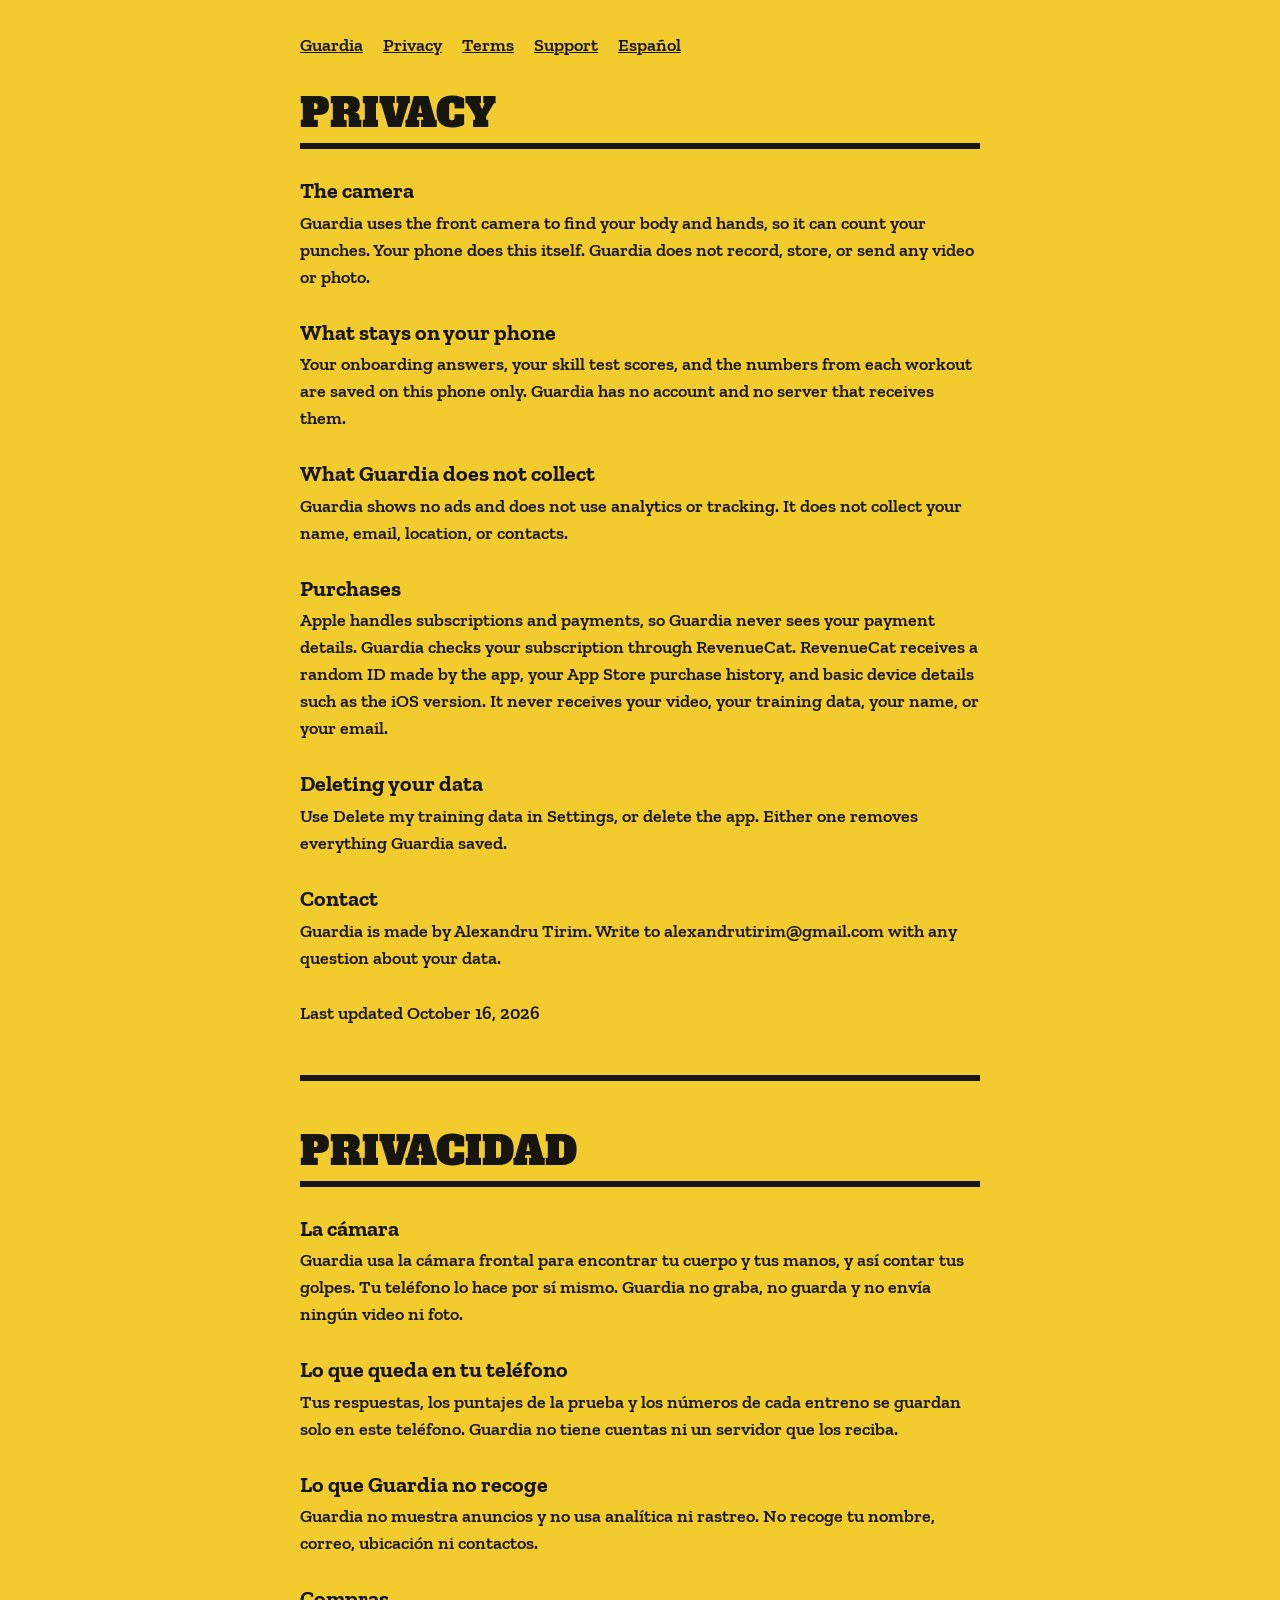
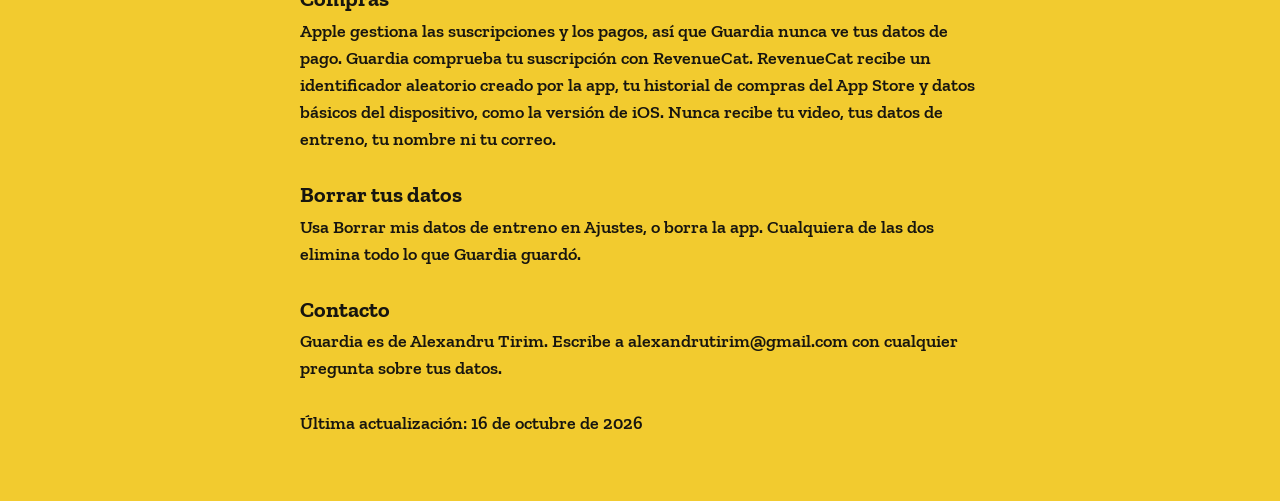
==== privacy.html @ 8a9bd2b5 "Guardia site: home, privacy, terms, and support pages" ====
<!doctype html>
<html lang="en">
<head>
<meta charset="utf-8">
<meta name="viewport" content="width=device-width, initial-scale=1">
<title>Guardia · Privacy</title>
<link rel="preconnect" href="https://fonts.googleapis.com">
<link rel="stylesheet" href="https://fonts.googleapis.com/css2?family=Alfa+Slab+One&family=Zilla+Slab:wght@600;700&display=swap">
<style>
  :root { --stock: #F2CB2F; --ink: #17150F; --plate: #DDB31E; }
  body { margin: 0; background: var(--stock); color: var(--ink); font: 600 18px/1.5 'Zilla Slab', Georgia, serif; }
  main { max-width: 680px; margin: 0 auto; padding: 32px 20px 64px; }
  h1 { font: 40px/1.1 'Alfa Slab One', Georgia, serif; text-transform: uppercase; margin: 0 0 8px; }
  .rule { height: 6px; background: var(--ink); margin-bottom: 24px; }
  h2 { font: 700 22px/1.3 'Zilla Slab', Georgia, serif; margin: 28px 0 4px; }
  p { margin: 0; }
  nav { display: flex; gap: 20px; flex-wrap: wrap; margin-bottom: 32px; }
  a { color: var(--ink); }
  .updated { margin-top: 28px; }
  hr { border: 0; height: 6px; background: var(--ink); margin: 48px 0; }
</style>
</head>
<body>
<main>
<nav><a href="./">Guardia</a><a href="privacy.html">Privacy</a><a href="terms.html">Terms</a><a href="support.html">Support</a><a href="#es">Español</a></nav>
<h1>Privacy</h1>
<div class="rule"></div>
<h2>The camera</h2>
<p>Guardia uses the front camera to find your body and hands, so it can count your punches. Your phone does this itself. Guardia does not record, store, or send any video or photo.</p>
<h2>What stays on your phone</h2>
<p>Your onboarding answers, your skill test scores, and the numbers from each workout are saved on this phone only. Guardia has no account and no server that receives them.</p>
<h2>What Guardia does not collect</h2>
<p>Guardia shows no ads and does not use analytics or tracking. It does not collect your name, email, location, or contacts.</p>
<h2>Purchases</h2>
<p>Apple handles subscriptions and payments, so Guardia never sees your payment details. Guardia checks your subscription through RevenueCat. RevenueCat receives a random ID made by the app, your App Store purchase history, and basic device details such as the iOS version. It never receives your video, your training data, your name, or your email.</p>
<h2>Deleting your data</h2>
<p>Use Delete my training data in Settings, or delete the app. Either one removes everything Guardia saved.</p>
<h2>Contact</h2>
<p>Guardia is made by Alexandru Tirim. Write to alexandrutirim@gmail.com with any question about your data.</p>
<p class="updated">Last updated October 16, 2026</p>
<hr>
<section id="es" lang="es">
<h1>Privacidad</h1>
<div class="rule"></div>
<h2>La cámara</h2>
<p>Guardia usa la cámara frontal para encontrar tu cuerpo y tus manos, y así contar tus golpes. Tu teléfono lo hace por sí mismo. Guardia no graba, no guarda y no envía ningún video ni foto.</p>
<h2>Lo que queda en tu teléfono</h2>
<p>Tus respuestas, los puntajes de la prueba y los números de cada entreno se guardan solo en este teléfono. Guardia no tiene cuentas ni un servidor que los reciba.</p>
<h2>Lo que Guardia no recoge</h2>
<p>Guardia no muestra anuncios y no usa analítica ni rastreo. No recoge tu nombre, correo, ubicación ni contactos.</p>
<h2>Compras</h2>
<p>Apple gestiona las suscripciones y los pagos, así que Guardia nunca ve tus datos de pago. Guardia comprueba tu suscripción con RevenueCat. RevenueCat recibe un identificador aleatorio creado por la app, tu historial de compras del App Store y datos básicos del dispositivo, como la versión de iOS. Nunca recibe tu video, tus datos de entreno, tu nombre ni tu correo.</p>
<h2>Borrar tus datos</h2>
<p>Usa Borrar mis datos de entreno en Ajustes, o borra la app. Cualquiera de las dos elimina todo lo que Guardia guardó.</p>
<h2>Contacto</h2>
<p>Guardia es de Alexandru Tirim. Escribe a alexandrutirim@gmail.com con cualquier pregunta sobre tus datos.</p>
<p class="updated">Última actualización: 16 de octubre de 2026</p>
</section>
</main>
</body>
</html>
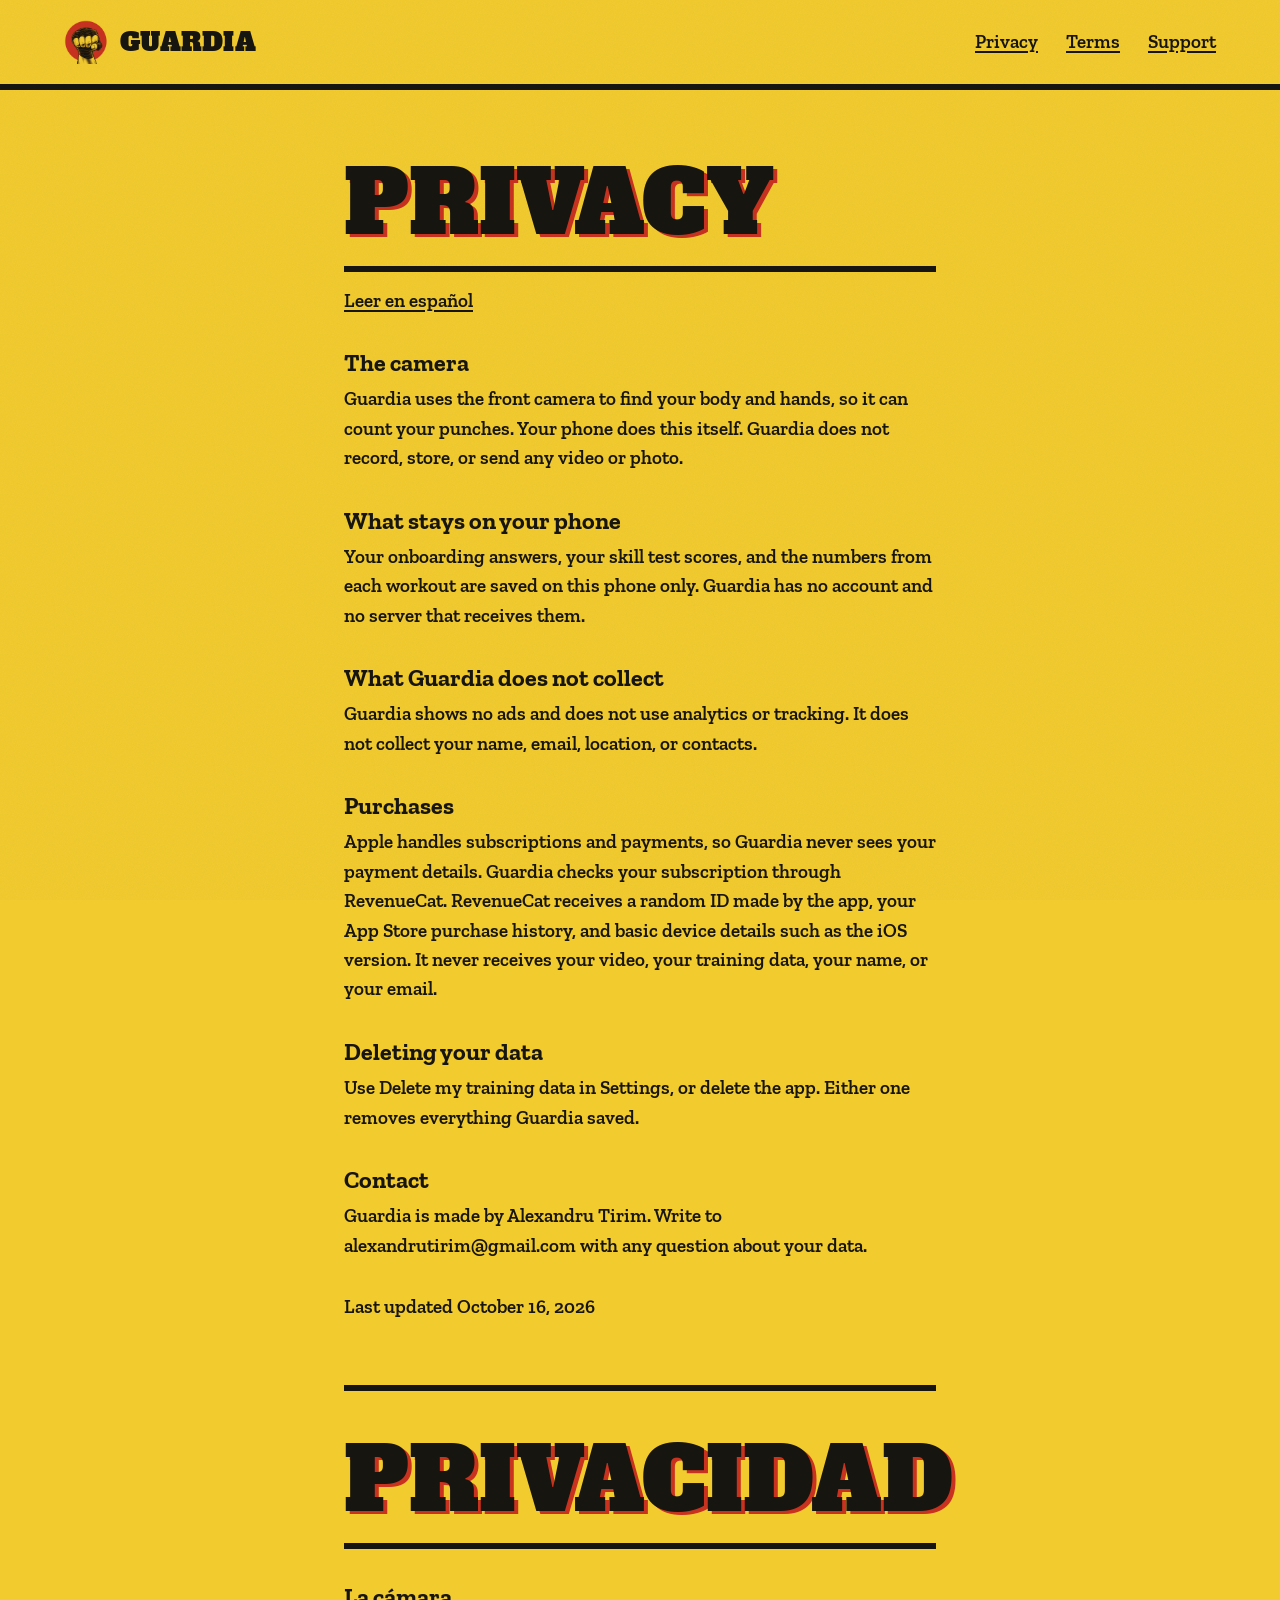
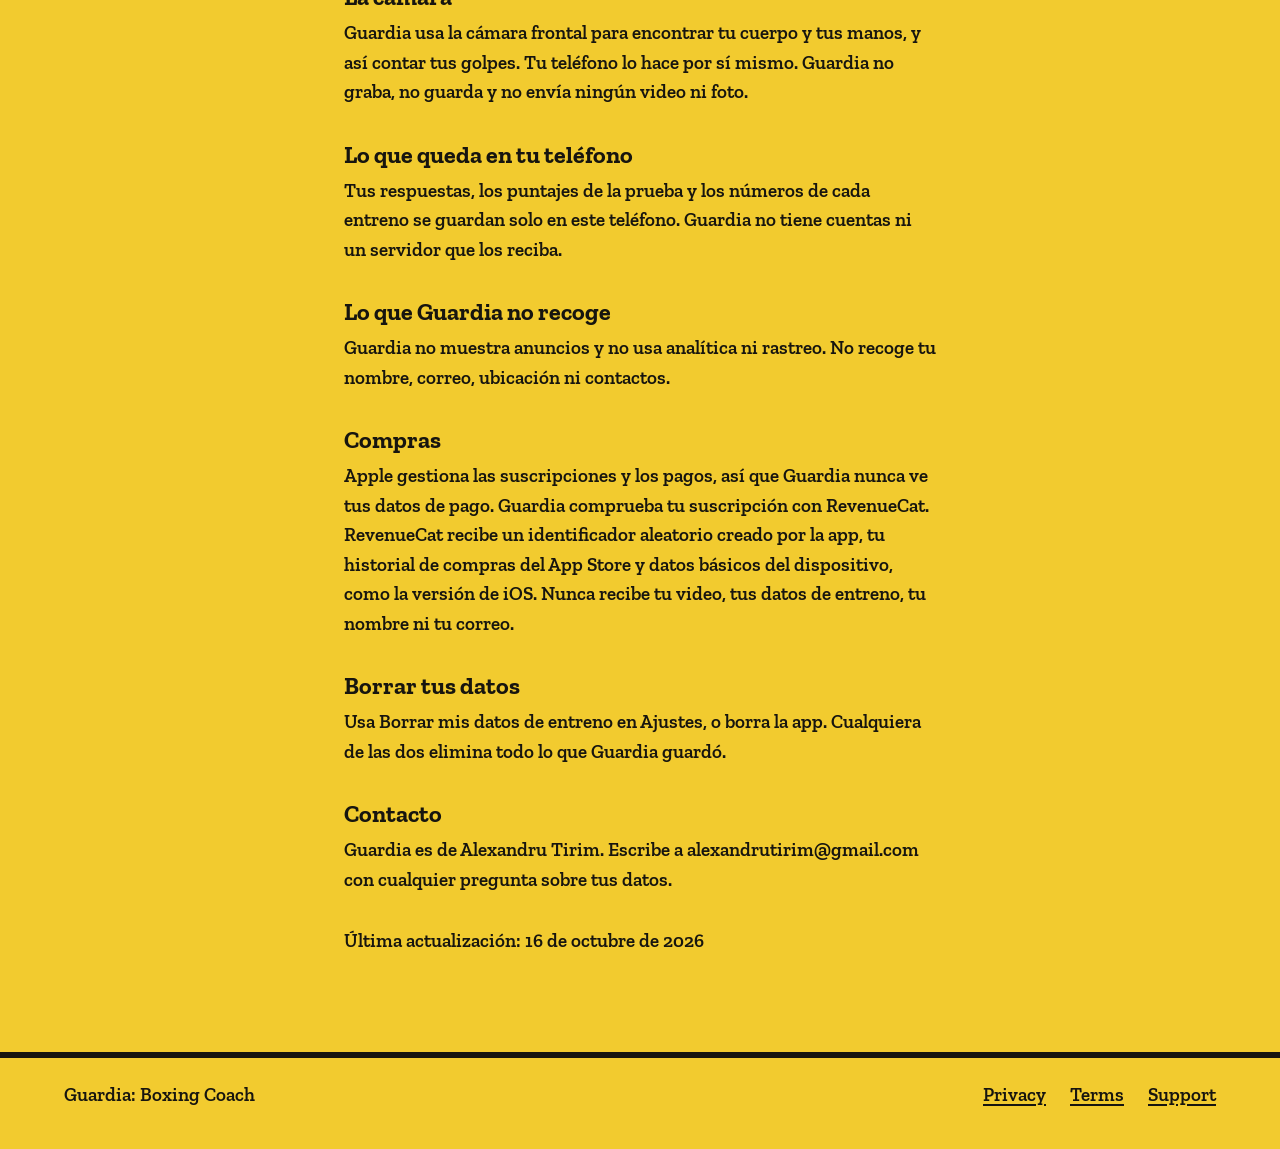
==== commit cebd8b8d: "Fight-poster redesign: home page, shared stylesheet, matching legal pages" ====
--- a/privacy.html
+++ b/privacy.html
@@ -4,27 +4,22 @@
 <meta charset="utf-8">
 <meta name="viewport" content="width=device-width, initial-scale=1">
 <title>Guardia · Privacy</title>
+<link rel="icon" href="assets/icon.png">
 <link rel="preconnect" href="https://fonts.googleapis.com">
+<link rel="preconnect" href="https://fonts.gstatic.com" crossorigin>
 <link rel="stylesheet" href="https://fonts.googleapis.com/css2?family=Alfa+Slab+One&family=Zilla+Slab:wght@600;700&display=swap">
-<style>
-  :root { --stock: #F2CB2F; --ink: #17150F; --plate: #DDB31E; }
-  body { margin: 0; background: var(--stock); color: var(--ink); font: 600 18px/1.5 'Zilla Slab', Georgia, serif; }
-  main { max-width: 680px; margin: 0 auto; padding: 32px 20px 64px; }
-  h1 { font: 40px/1.1 'Alfa Slab One', Georgia, serif; text-transform: uppercase; margin: 0 0 8px; }
-  .rule { height: 6px; background: var(--ink); margin-bottom: 24px; }
-  h2 { font: 700 22px/1.3 'Zilla Slab', Georgia, serif; margin: 28px 0 4px; }
-  p { margin: 0; }
-  nav { display: flex; gap: 20px; flex-wrap: wrap; margin-bottom: 32px; }
-  a { color: var(--ink); }
-  .updated { margin-top: 28px; }
-  hr { border: 0; height: 6px; background: var(--ink); margin: 48px 0; }
-</style>
+<link rel="stylesheet" href="assets/site.css">
 </head>
 <body>
-<main>
-<nav><a href="./">Guardia</a><a href="privacy.html">Privacy</a><a href="terms.html">Terms</a><a href="support.html">Support</a><a href="#es">Español</a></nav>
-<h1>Privacy</h1>
-<div class="rule"></div>
+<header class="masthead">
+  <a class="mark" href="./"><img src="assets/icon.png" alt=""><span>Guardia</span></a>
+  <nav><a href="privacy.html">Privacy</a><a href="terms.html">Terms</a><a href="support.html">Support</a></nav>
+</header>
+<hr class="rule">
+<main class="doc">
+<h1 class="wood">Privacy</h1>
+<hr class="rule">
+<p class="to-es"><a href="#es" lang="es">Leer en español</a></p>
 <h2>The camera</h2>
 <p>Guardia uses the front camera to find your body and hands, so it can count your punches. Your phone does this itself. Guardia does not record, store, or send any video or photo.</p>
 <h2>What stays on your phone</h2>
@@ -38,10 +33,9 @@
 <h2>Contact</h2>
 <p>Guardia is made by Alexandru Tirim. Write to alexandrutirim@gmail.com with any question about your data.</p>
 <p class="updated">Last updated October 16, 2026</p>
-<hr>
-<section id="es" lang="es">
-<h1>Privacidad</h1>
-<div class="rule"></div>
+<section id="es" class="lang" lang="es">
+<h1 class="wood">Privacidad</h1>
+<hr class="rule">
 <h2>La cámara</h2>
 <p>Guardia usa la cámara frontal para encontrar tu cuerpo y tus manos, y así contar tus golpes. Tu teléfono lo hace por sí mismo. Guardia no graba, no guarda y no envía ningún video ni foto.</p>
 <h2>Lo que queda en tu teléfono</h2>
@@ -57,5 +51,10 @@
 <p class="updated">Última actualización: 16 de octubre de 2026</p>
 </section>
 </main>
+<hr class="rule">
+<footer class="footer">
+  <span>Guardia: Boxing Coach</span>
+  <nav><a href="privacy.html">Privacy</a><a href="terms.html">Terms</a><a href="support.html">Support</a></nav>
+</footer>
 </body>
 </html>
--- a/assets/site.css
+++ b/assets/site.css
@@ -0,0 +1,216 @@
+/* Guardia's website: a two-color fight poster on yellow stock, like the app. Black ink, one red
+   printed slightly off register, wood type for headlines, slab serif for reading. */
+:root {
+  --stock: #f2cb2f;
+  --plate: #ddb31e;
+  --ink: #17150f;
+  --red: #c8321f;
+  --wood: 'Alfa Slab One', Georgia, serif;
+  --slab: 'Zilla Slab', Georgia, serif;
+  --gutter: clamp(20px, 5vw, 64px);
+}
+
+* { box-sizing: border-box; }
+
+html { background: var(--stock); }
+
+body {
+  margin: 0;
+  color: var(--ink);
+  font: 600 19px/1.55 var(--slab);
+  -webkit-font-smoothing: antialiased;
+}
+
+/* Faint paper fibre over everything, as on the illustrations. */
+body::after {
+  content: '';
+  position: fixed;
+  inset: 0;
+  pointer-events: none;
+  opacity: 0.08;
+  mix-blend-mode: multiply;
+  background-image: url("data:image/svg+xml,%3Csvg xmlns='http://www.w3.org/2000/svg' width='160' height='160'%3E%3Cfilter id='n'%3E%3CfeTurbulence type='fractalNoise' baseFrequency='0.9' numOctaves='3' stitchTiles='stitch'/%3E%3CfeColorMatrix type='saturate' values='0'/%3E%3C/filter%3E%3Crect width='100%25' height='100%25' filter='url(%23n)'/%3E%3C/svg%3E");
+}
+
+a { color: var(--ink); text-decoration-thickness: 2px; text-underline-offset: 3px; }
+a:hover { color: var(--red); }
+:focus-visible { outline: 4px solid var(--red); outline-offset: 3px; }
+
+/* The masthead: the mark on the left, the pages on the right. */
+.masthead {
+  display: flex;
+  align-items: center;
+  justify-content: space-between;
+  gap: 16px;
+  padding: 20px var(--gutter);
+}
+.mark { display: flex; align-items: center; gap: 12px; text-decoration: none; }
+.mark img { width: 44px; height: 44px; border-radius: 10px; }
+.mark span { font: 26px/1 var(--wood); text-transform: uppercase; letter-spacing: 0.01em; }
+.masthead nav { display: flex; gap: clamp(14px, 3vw, 28px); flex-wrap: wrap; }
+
+.rule { height: 6px; background: var(--ink); border: 0; margin: 0; }
+
+/* Big wood type with the red copy a little off register behind it. */
+.wood {
+  font-family: var(--wood);
+  font-weight: 400;
+  text-transform: uppercase;
+  line-height: 0.95;
+  text-shadow: 0.045em 0.035em 0 var(--red);
+}
+
+/* ---------- Home ---------- */
+
+.hero {
+  display: grid;
+  grid-template-columns: minmax(0, 1fr) minmax(0, 1.1fr);
+  align-items: end;
+  gap: clamp(16px, 4vw, 48px);
+  padding: clamp(24px, 5vw, 56px) var(--gutter) 0;
+  overflow: hidden;
+}
+.hero-words { padding-bottom: clamp(32px, 6vw, 80px); }
+.hero h1 { font-size: clamp(64px, 11vw, 168px); margin: 0 0 24px; }
+.lede { font: 700 clamp(26px, 3vw, 36px)/1.2 var(--slab); margin: 0 0 14px; }
+.hero p { max-width: 30em; margin: 0; }
+
+.hero-art { position: relative; align-self: stretch; display: flex; align-items: flex-end; justify-content: center; }
+.hero-art::before {
+  content: '';
+  position: absolute;
+  width: 78%;
+  aspect-ratio: 1;
+  border-radius: 50%;
+  background: var(--red);
+  left: 50%;
+  bottom: 12%;
+  transform: translateX(-50%);
+}
+.hero-art img { position: relative; width: 100%; height: auto; display: block; }
+
+/* A fight ticket: the offer on the body, a row of punched holes, and the stub. */
+.ticket {
+  display: inline-flex;
+  align-items: stretch;
+  margin-top: 28px;
+  background: var(--ink);
+  color: var(--stock);
+}
+.ticket b { padding: 16px 22px; font: 700 20px/1.2 var(--slab); }
+.ticket i {
+  width: 10px;
+  background: radial-gradient(circle, var(--stock) 3px, transparent 3.5px) center / 10px 14px repeat-y;
+}
+.ticket em { padding: 16px 18px; font: 18px/1.2 var(--wood); font-style: normal; text-transform: uppercase; color: var(--stock); }
+
+/* The fight card: what is on tonight, one bout per row. */
+.card { padding: clamp(48px, 8vw, 104px) var(--gutter); background: var(--plate); }
+.card h2 { font-size: clamp(40px, 6vw, 80px); margin: 0 0 clamp(24px, 4vw, 48px); }
+.bouts { list-style: none; margin: 0; padding: 0; display: grid; gap: 0; }
+.bouts li {
+  display: grid;
+  grid-template-columns: clamp(72px, 10vw, 140px) 1fr;
+  gap: clamp(16px, 3vw, 40px);
+  align-items: baseline;
+  padding: clamp(18px, 2.5vw, 28px) 0;
+  border-top: 6px solid var(--ink);
+}
+.bouts .num { font-size: clamp(48px, 7vw, 96px); }
+.bouts h3 { font: 700 clamp(24px, 2.6vw, 32px)/1.2 var(--slab); margin: 0 0 4px; }
+.bouts p { margin: 0; max-width: 34em; }
+
+/* The live screens, in phones, the middle one raised. */
+.screens {
+  display: flex;
+  justify-content: center;
+  align-items: flex-start;
+  gap: clamp(16px, 3vw, 40px);
+  padding: clamp(56px, 9vw, 120px) var(--gutter) clamp(40px, 6vw, 80px);
+}
+.screens figure { margin: 0; width: min(280px, 30vw); }
+.screens figure:nth-child(2) { margin-top: clamp(-48px, -4vw, -24px); }
+.phone { background: #1c1b1a; border-radius: 14% / 6.5%; padding: 4%; transition: transform 0.25s ease; }
+.phone img { display: block; width: 100%; height: auto; border-radius: 11% / 5%; }
+.screens figure:hover .phone { transform: translateY(-6px) rotate(-1deg); }
+.screens figcaption { font: 700 18px/1.3 var(--slab); margin-top: 14px; text-align: center; }
+
+/* Privacy as a rubber stamp. */
+.private {
+  display: grid;
+  grid-template-columns: auto 1fr;
+  gap: clamp(24px, 5vw, 64px);
+  align-items: center;
+  padding: clamp(40px, 7vw, 96px) var(--gutter);
+}
+.stamp {
+  display: inline-block;
+  padding: 18px 26px;
+  border: 7px solid var(--red);
+  color: var(--red);
+  font: clamp(24px, 3vw, 36px)/1.05 var(--wood);
+  text-transform: uppercase;
+  text-align: center;
+  transform: rotate(-7deg);
+}
+.private h2 { font: 700 clamp(26px, 3vw, 34px)/1.2 var(--slab); margin: 0 0 8px; }
+.private p { margin: 0; max-width: 34em; }
+
+.espanol { padding: 0 var(--gutter) clamp(48px, 8vw, 96px); }
+.espanol h2 { font-size: clamp(32px, 4vw, 52px); margin: 0 0 12px; }
+.espanol p { max-width: 36em; margin: 0; }
+
+.footer {
+  display: flex;
+  justify-content: space-between;
+  gap: 16px;
+  flex-wrap: wrap;
+  padding: 22px var(--gutter) 40px;
+}
+.footer nav { display: flex; gap: 24px; flex-wrap: wrap; }
+
+/* ---------- Legal and support pages ---------- */
+
+.doc { max-width: 720px; margin: 0 auto; padding: clamp(32px, 6vw, 72px) var(--gutter) clamp(48px, 8vw, 96px); }
+.doc h1 { font-size: clamp(48px, 8vw, 88px); margin: 0 0 20px; }
+.doc .rule { margin-bottom: 8px; }
+.doc h2 { font: 700 24px/1.3 var(--slab); margin: 32px 0 6px; }
+.doc p { margin: 0; }
+.doc .updated { margin-top: 32px; }
+.doc .to-es { margin-top: 14px; }
+.doc .lang { margin: 64px 0 0; padding-top: 48px; border-top: 6px solid var(--ink); }
+
+/* ---------- Motion ---------- */
+
+@keyframes rise { from { opacity: 0; transform: translateY(24px); } to { opacity: 1; transform: none; } }
+@keyframes thunk { 0% { opacity: 0; transform: rotate(-7deg) scale(1.6); } 70% { opacity: 1; transform: rotate(-7deg) scale(0.96); } 100% { opacity: 1; transform: rotate(-7deg) scale(1); } }
+.hero h1 { animation: rise 0.6s ease-out both; }
+.hero .lede, .hero p { animation: rise 0.6s ease-out 0.12s both; }
+.ticket { animation: rise 0.6s ease-out 0.24s both; }
+.hero-art img { animation: rise 0.8s ease-out 0.1s both; }
+.stamp { opacity: 0; }
+.stamp.in { animation: thunk 0.45s cubic-bezier(0.2, 0.9, 0.3, 1.2) both; }
+
+@media (prefers-reduced-motion: reduce) {
+  *, *::before, *::after { animation: none !important; transition: none !important; }
+  .stamp { opacity: 1; }
+}
+
+/* ---------- Narrow screens ---------- */
+
+@media (max-width: 760px) {
+  .hero { grid-template-columns: 1fr; }
+  .hero-words { padding-bottom: 8px; }
+  /* Room above the boxers for the sun, which is wider than the art is tall. */
+  .hero-art { order: 2; margin: 0 calc(var(--gutter) * -1); padding-top: 24%; }
+  .screens { flex-direction: column; align-items: center; }
+  .screens figure { width: min(300px, 80vw); }
+  .screens figure:nth-child(2) { margin-top: 0; }
+  .private { grid-template-columns: 1fr; justify-items: start; }
+  /* The tilted stamp's corners reach past its box, so it sits in from the edge. */
+  .stamp { margin: 16px 0 8px 14px; font-size: 24px; }
+  .masthead { padding-top: 14px; padding-bottom: 14px; }
+  .mark img { width: 36px; height: 36px; }
+  .mark span { font-size: 20px; }
+  .masthead nav { font-size: 15px; gap: 12px; flex-wrap: nowrap; }
+}
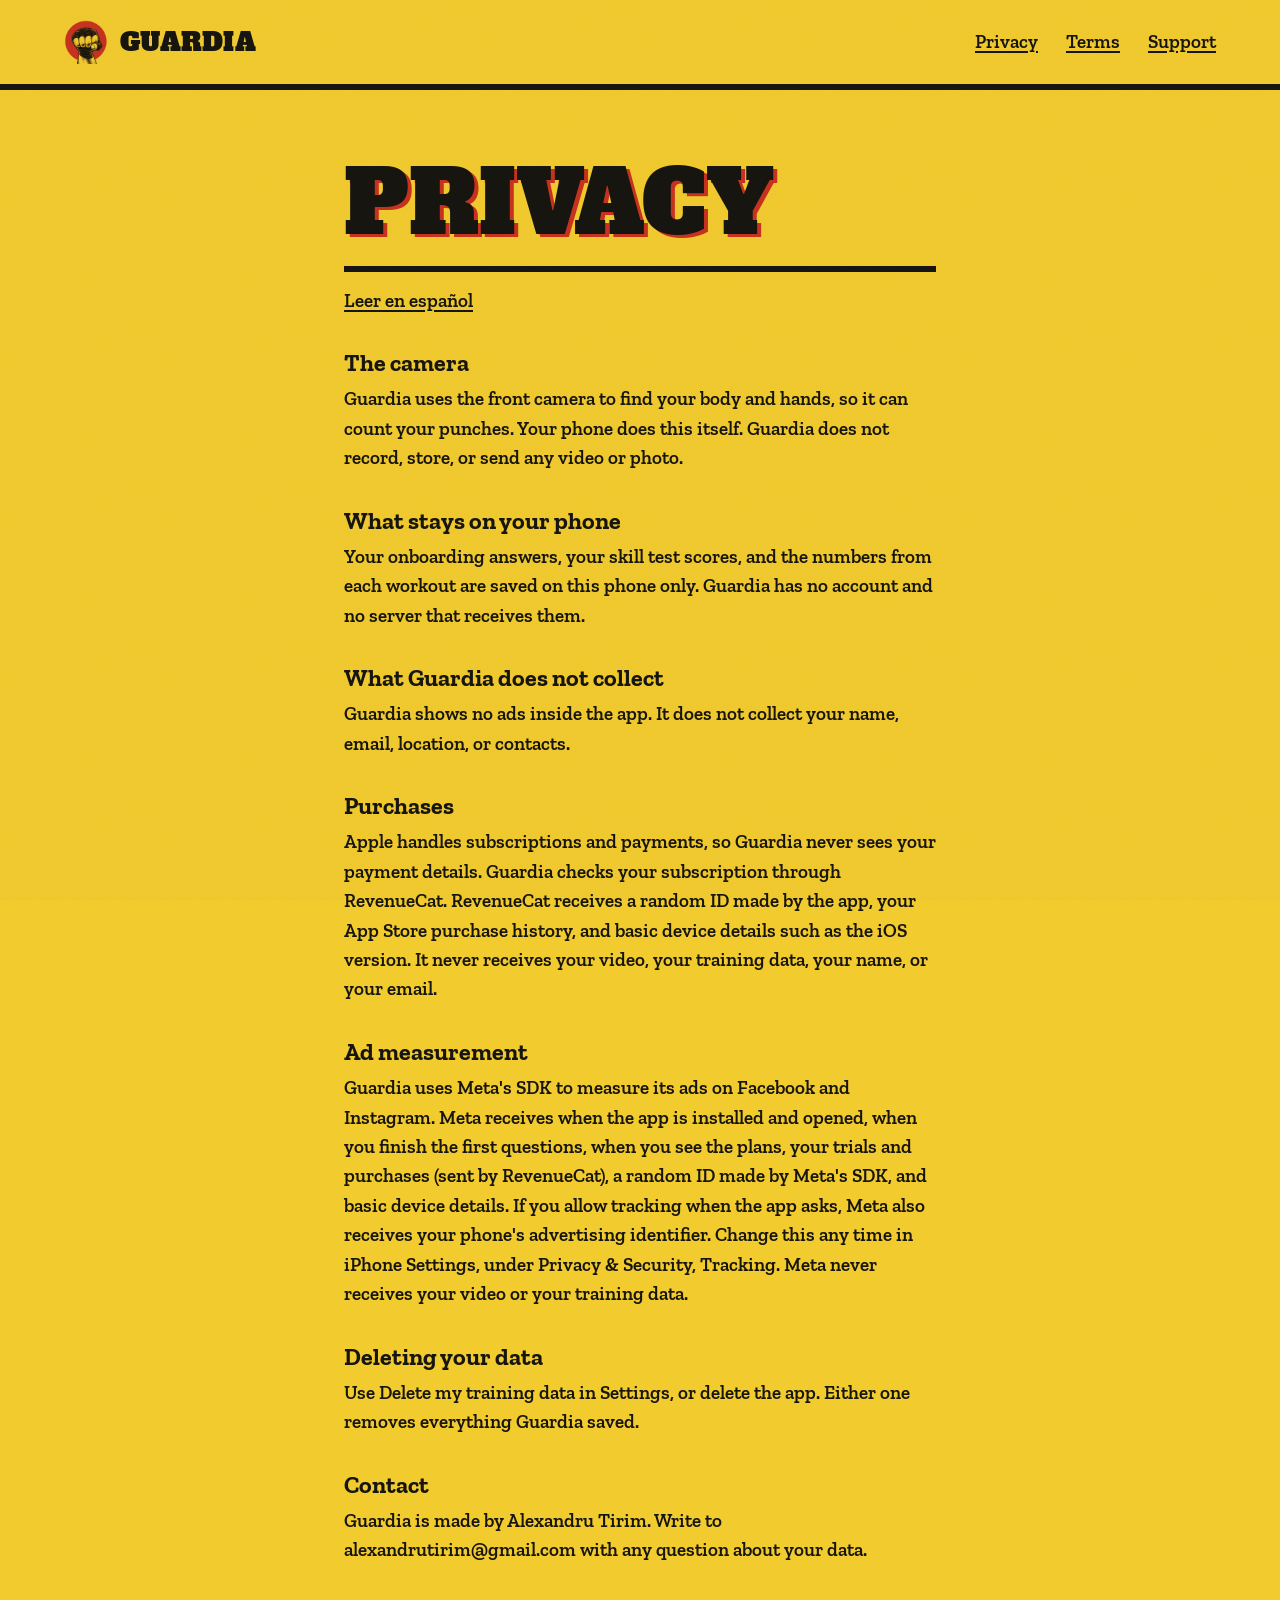
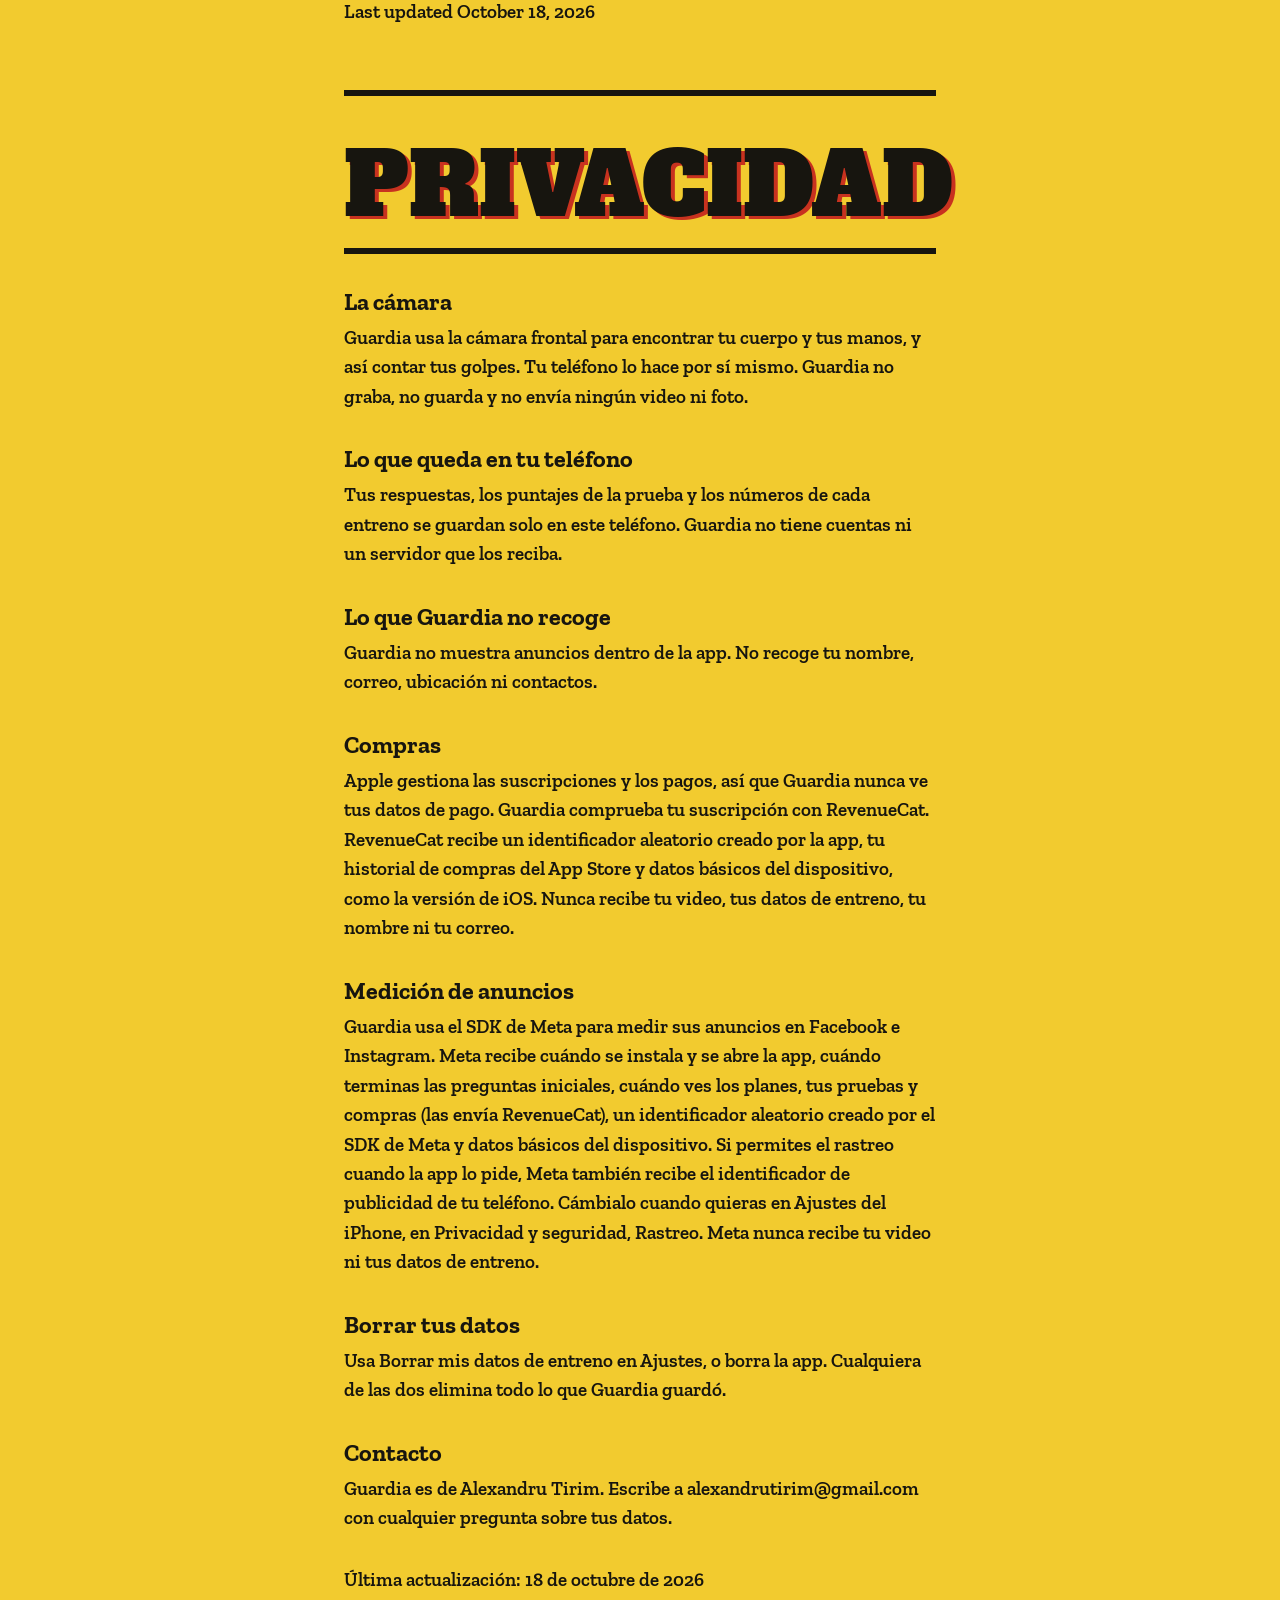
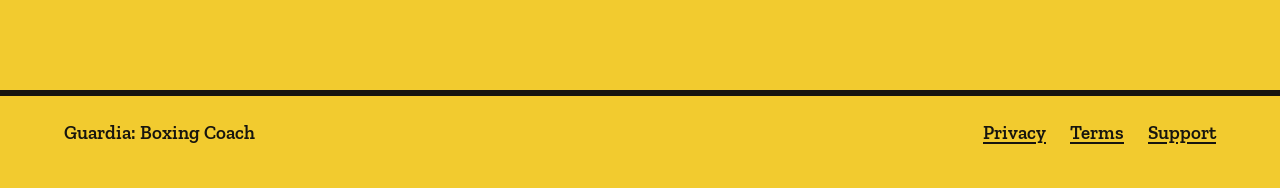
==== commit d9d931ad: "Privacy: describe Meta ad measurement" ====
--- a/privacy.html
+++ b/privacy.html
@@ -25,14 +25,16 @@
 <h2>What stays on your phone</h2>
 <p>Your onboarding answers, your skill test scores, and the numbers from each workout are saved on this phone only. Guardia has no account and no server that receives them.</p>
 <h2>What Guardia does not collect</h2>
-<p>Guardia shows no ads and does not use analytics or tracking. It does not collect your name, email, location, or contacts.</p>
+<p>Guardia shows no ads inside the app. It does not collect your name, email, location, or contacts.</p>
 <h2>Purchases</h2>
 <p>Apple handles subscriptions and payments, so Guardia never sees your payment details. Guardia checks your subscription through RevenueCat. RevenueCat receives a random ID made by the app, your App Store purchase history, and basic device details such as the iOS version. It never receives your video, your training data, your name, or your email.</p>
+<h2>Ad measurement</h2>
+<p>Guardia uses Meta's SDK to measure its ads on Facebook and Instagram. Meta receives when the app is installed and opened, when you finish the first questions, when you see the plans, your trials and purchases (sent by RevenueCat), a random ID made by Meta's SDK, and basic device details. If you allow tracking when the app asks, Meta also receives your phone's advertising identifier. Change this any time in iPhone Settings, under Privacy &amp; Security, Tracking. Meta never receives your video or your training data.</p>
 <h2>Deleting your data</h2>
 <p>Use Delete my training data in Settings, or delete the app. Either one removes everything Guardia saved.</p>
 <h2>Contact</h2>
 <p>Guardia is made by Alexandru Tirim. Write to alexandrutirim@gmail.com with any question about your data.</p>
-<p class="updated">Last updated October 16, 2026</p>
+<p class="updated">Last updated October 18, 2026</p>
 <section id="es" class="lang" lang="es">
 <h1 class="wood">Privacidad</h1>
 <hr class="rule">
@@ -41,14 +43,16 @@
 <h2>Lo que queda en tu teléfono</h2>
 <p>Tus respuestas, los puntajes de la prueba y los números de cada entreno se guardan solo en este teléfono. Guardia no tiene cuentas ni un servidor que los reciba.</p>
 <h2>Lo que Guardia no recoge</h2>
-<p>Guardia no muestra anuncios y no usa analítica ni rastreo. No recoge tu nombre, correo, ubicación ni contactos.</p>
+<p>Guardia no muestra anuncios dentro de la app. No recoge tu nombre, correo, ubicación ni contactos.</p>
 <h2>Compras</h2>
 <p>Apple gestiona las suscripciones y los pagos, así que Guardia nunca ve tus datos de pago. Guardia comprueba tu suscripción con RevenueCat. RevenueCat recibe un identificador aleatorio creado por la app, tu historial de compras del App Store y datos básicos del dispositivo, como la versión de iOS. Nunca recibe tu video, tus datos de entreno, tu nombre ni tu correo.</p>
+<h2>Medición de anuncios</h2>
+<p>Guardia usa el SDK de Meta para medir sus anuncios en Facebook e Instagram. Meta recibe cuándo se instala y se abre la app, cuándo terminas las preguntas iniciales, cuándo ves los planes, tus pruebas y compras (las envía RevenueCat), un identificador aleatorio creado por el SDK de Meta y datos básicos del dispositivo. Si permites el rastreo cuando la app lo pide, Meta también recibe el identificador de publicidad de tu teléfono. Cámbialo cuando quieras en Ajustes del iPhone, en Privacidad y seguridad, Rastreo. Meta nunca recibe tu video ni tus datos de entreno.</p>
 <h2>Borrar tus datos</h2>
 <p>Usa Borrar mis datos de entreno en Ajustes, o borra la app. Cualquiera de las dos elimina todo lo que Guardia guardó.</p>
 <h2>Contacto</h2>
 <p>Guardia es de Alexandru Tirim. Escribe a alexandrutirim@gmail.com con cualquier pregunta sobre tus datos.</p>
-<p class="updated">Última actualización: 16 de octubre de 2026</p>
+<p class="updated">Última actualización: 18 de octubre de 2026</p>
 </section>
 </main>
 <hr class="rule">
